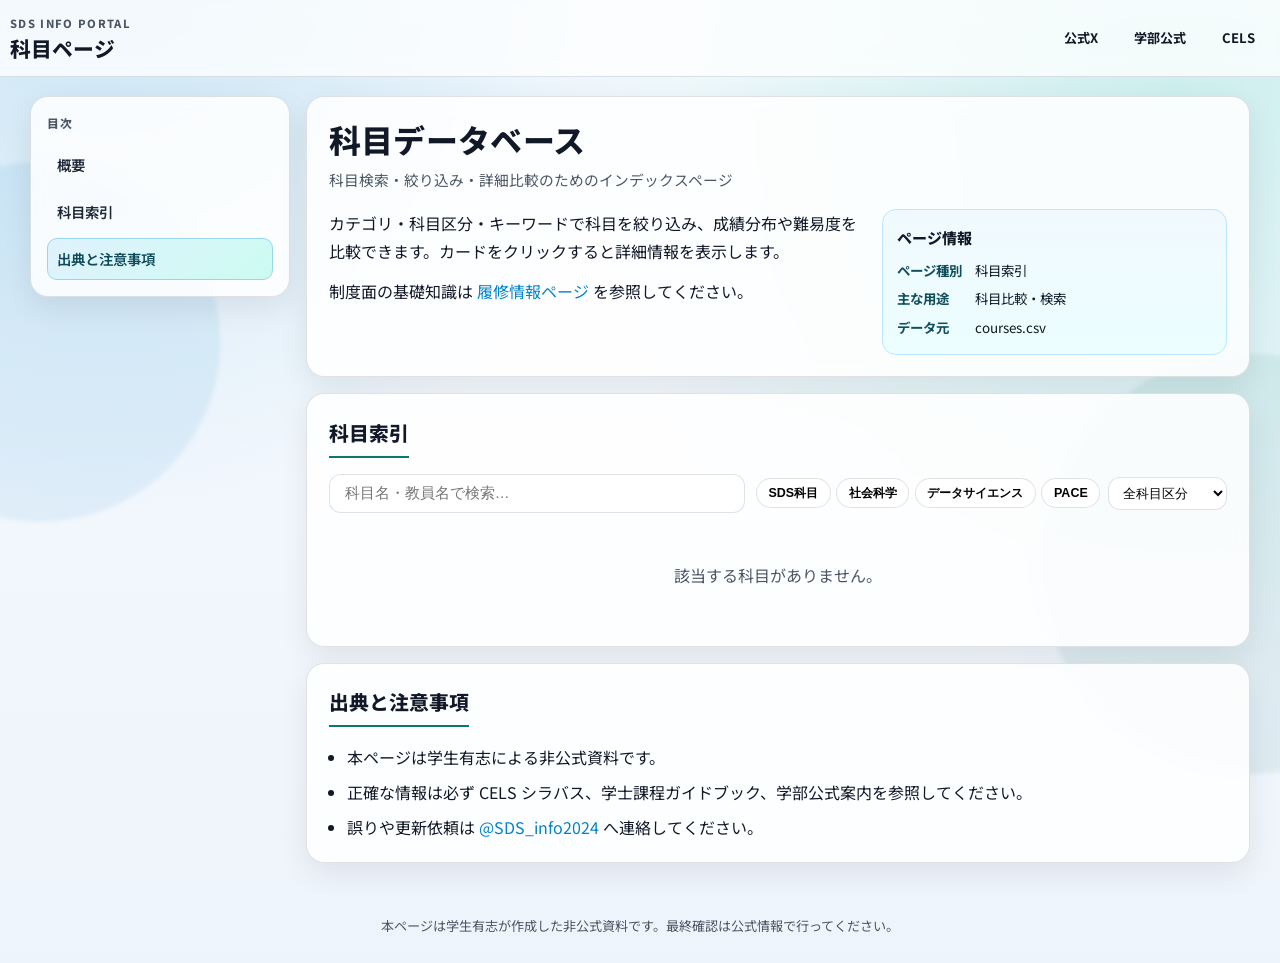
==== docs/courses.html @ 5446c239 "Reorganize docs into portal pages and update navigation" ====
<!DOCTYPE html>
<html lang="ja">
<head>
  <meta charset="UTF-8">
  <meta name="viewport" content="width=device-width, initial-scale=1.0">
  <title>科目ページ | SDS情報ポータル</title>
  <link rel="preconnect" href="https://fonts.googleapis.com">
  <link rel="preconnect" href="https://fonts.gstatic.com" crossorigin>
  <link href="https://fonts.googleapis.com/css2?family=Noto+Sans+JP:wght@400;500;700;800&display=swap" rel="stylesheet">
  <link rel="stylesheet" href="style.css">
</head>
<body>
  <header class="topbar">
    <div class="container topbar-inner">
      <div class="brand-block">
        <p class="brand-kicker">SDS INFO PORTAL</p>
        <p class="brand-title">科目ページ</p>
      </div>
      <nav class="topbar-menu">
        <a class="topnav-link" href="https://x.com/SDS_info2024" target="_blank" rel="noopener noreferrer">公式X</a>
        <a class="topnav-link" href="https://www.sds.hit-u.ac.jp/" target="_blank" rel="noopener noreferrer">学部公式</a>
        <a class="topnav-link" href="https://cels.hit-u.ac.jp/" target="_blank" rel="noopener noreferrer">CELS</a>
      </nav>
    </div>
  </header>

  <div class="container wiki-layout">
    <aside class="wiki-sidebar">
      <p class="sidebar-title">目次</p>
      <nav class="sidebar-nav">
        <a href="#overview" class="nav-link active">概要</a>
        <a href="#courses" class="nav-link">科目索引</a>
        <a href="#sources" class="nav-link">出典と注意事項</a>
      </nav>
    </aside>

    <main class="wiki-main">
      <section id="overview" class="section article-section">
        <div class="article-head">
          <h1 class="article-title">科目データベース</h1>
          <p class="article-sub">科目検索・絞り込み・詳細比較のためのインデックスページ</p>
        </div>
        <div class="intro-grid">
          <div class="intro-text">
            <p>カテゴリ・科目区分・キーワードで科目を絞り込み、成績分布や難易度を比較できます。カードをクリックすると詳細情報を表示します。</p>
            <p>制度面の基礎知識は <a href="rishu.html">履修情報ページ</a> を参照してください。</p>
          </div>
          <aside class="infobox" aria-label="ページ情報">
            <h2 class="infobox-title">ページ情報</h2>
            <dl class="infobox-list">
              <dt>ページ種別</dt>
              <dd>科目索引</dd>
              <dt>主な用途</dt>
              <dd>科目比較・検索</dd>
              <dt>データ元</dt>
              <dd>courses.csv</dd>
            </dl>
          </aside>
        </div>
      </section>

      <section id="courses" class="section article-section">
        <h2 class="section-title">科目索引</h2>

        <div class="filter-bar">
          <input type="text" id="search" class="search-input" placeholder="科目名・教員名で検索…">
          <div class="filter-group">
            <div class="category-filters" id="category-filters"></div>
            <select id="kubun-filter" class="filter-select">
              <option value="">全科目区分</option>
              <option value="学部導入科目">学部導入科目</option>
              <option value="学部基礎科目">学部基礎科目</option>
              <option value="学部発展科目">学部発展科目</option>
              <option value="ゼミ関連">ゼミ関連</option>
              <option value="全学共通科目">全学共通科目</option>
            </select>
          </div>
        </div>

        <p class="result-count" id="result-count"></p>

        <div class="card-grid" id="card-grid">
          <p class="loading">読み込み中…</p>
        </div>
      </section>

      <section id="sources" class="section article-section">
        <h2 class="section-title">出典と注意事項</h2>
        <ul class="source-list">
          <li>本ページは学生有志による非公式資料です。</li>
          <li>正確な情報は必ず CELS シラバス、学士課程ガイドブック、学部公式案内を参照してください。</li>
          <li>誤りや更新依頼は <a href="https://x.com/SDS_info2024" target="_blank" rel="noopener noreferrer">@SDS_info2024</a> へ連絡してください。</li>
        </ul>
      </section>
    </main>
  </div>

  <div class="modal-overlay" id="modal-overlay">
    <div class="modal" id="modal" role="dialog" aria-modal="true" aria-label="科目詳細">
      <button class="modal-close" id="modal-close" aria-label="閉じる">&times;</button>
      <div class="modal-body" id="modal-body"></div>
    </div>
  </div>

  <footer class="footer">
    <div class="container">
      <p>本ページは学生有志が作成した非公式資料です。最終確認は公式情報で行ってください。</p>
    </div>
  </footer>

  <script src="app.js"></script>
</body>
</html>
---- docs/style.css ----
:root {
  --bg: #f4f7fb;
  --bg-soft: #eef3fa;
  --surface: rgba(255, 255, 255, 0.86);
  --surface-strong: #ffffff;
  --text: #111827;
  --text-muted: #4b5563;
  --border: rgba(15, 23, 42, 0.12);
  --border-strong: rgba(15, 23, 42, 0.2);

  --primary: #0f766e;
  --primary-strong: #115e59;
  --accent: #0284c7;
  --accent-soft: #e0f2fe;

  --cat-sds: #0f766e;
  --cat-social: #0369a1;
  --cat-ds: #1d4ed8;
  --cat-pace: #be185d;

  --kubun-intro: #15803d;
  --kubun-basic: #0f766e;
  --kubun-advanced: #b45309;
  --kubun-seminar: #7c3aed;
  --kubun-common: #6b7280;

  --grade-aplus: #1d4ed8;
  --grade-a: #059669;
  --grade-b: #ca8a04;
  --grade-c: #ea580c;
  --grade-f: #dc2626;

  --radius-sm: 12px;
  --radius: 18px;
  --shadow: 0 10px 30px rgba(2, 6, 23, 0.08);
  --shadow-lg: 0 28px 60px rgba(2, 6, 23, 0.16);
}

*, *::before, *::after {
  box-sizing: border-box;
  margin: 0;
  padding: 0;
}

html {
  scroll-behavior: smooth;
}

body {
  font-family: "Noto Sans JP", "Hiragino Sans", sans-serif;
  color: var(--text);
  line-height: 1.75;
  min-height: 100vh;
  background:
    radial-gradient(circle at 8% -8%, rgba(2, 132, 199, 0.2), transparent 38%),
    radial-gradient(circle at 92% 8%, rgba(20, 184, 166, 0.18), transparent 42%),
    linear-gradient(180deg, #f7fbff 0%, #eef4fb 100%);
  -webkit-font-smoothing: antialiased;
}

body::before,
body::after {
  content: "";
  position: fixed;
  z-index: -1;
  border-radius: 999px;
  pointer-events: none;
}

body::before {
  width: 360px;
  height: 360px;
  left: -140px;
  top: 18%;
  background: rgba(2, 132, 199, 0.08);
  filter: blur(2px);
}

body::after {
  width: 420px;
  height: 420px;
  right: -180px;
  bottom: 14%;
  background: rgba(15, 118, 110, 0.08);
  filter: blur(2px);
}

a {
  color: var(--accent);
  text-decoration: none;
}

a:hover {
  text-decoration: underline;
}

.container {
  max-width: 1260px;
  margin: 0 auto;
  padding: 0 1.25rem;
}

.topbar {
  position: sticky;
  top: 0;
  z-index: 30;
  border-bottom: 1px solid var(--border);
  backdrop-filter: blur(10px);
  background: rgba(255, 255, 255, 0.75);
}

.topbar-inner {
  display: flex;
  justify-content: space-between;
  align-items: center;
  gap: 1rem;
  padding: 0.9rem 0;
}

.brand-kicker {
  letter-spacing: 0.12em;
  font-size: 0.7rem;
  font-weight: 800;
  color: var(--text-muted);
}

.brand-title {
  font-size: clamp(1rem, 2vw, 1.3rem);
  font-weight: 800;
  line-height: 1.35;
}

.brand-link {
  border: 1px solid var(--border-strong);
  border-radius: 999px;
  padding: 0.5rem 0.9rem;
  background: var(--surface);
  font-size: 0.83rem;
  font-weight: 700;
  color: var(--primary-strong);
}

.topbar-menu {
  display: flex;
  flex-wrap: wrap;
  gap: 0.45rem;
}

.topnav-link {
  border: 1px solid transparent;
  border-radius: 999px;
  padding: 0.46rem 0.85rem;
  font-size: 0.82rem;
  font-weight: 700;
  color: var(--text);
  transition: background-color 0.18s, border-color 0.18s, color 0.18s;
}

.topnav-link:hover {
  text-decoration: none;
  background: #eff6ff;
  border-color: #bfdbfe;
}

.topnav-link.active {
  background: linear-gradient(135deg, #e0f2fe 0%, #ccfbf1 100%);
  border-color: #99d6ec;
  color: #0f4b58;
}

.portal-main {
  display: grid;
  gap: 1rem;
  padding-top: 1.15rem;
  padding-bottom: 2rem;
}

.portal-hero {
  position: relative;
  overflow: hidden;
}

.portal-hero::after {
  content: "";
  position: absolute;
  width: 280px;
  height: 280px;
  right: -110px;
  top: -90px;
  border-radius: 50%;
  background: radial-gradient(circle, rgba(2, 132, 199, 0.2), transparent 62%);
  pointer-events: none;
}

.hero-kicker {
  font-size: 0.72rem;
  letter-spacing: 0.12em;
  font-weight: 800;
  color: var(--text-muted);
  margin-bottom: 0.5rem;
}

.portal-title {
  font-size: clamp(1.45rem, 3.2vw, 2.1rem);
  line-height: 1.35;
  font-weight: 800;
  margin-bottom: 0.5rem;
}

.portal-sub {
  max-width: 72ch;
  color: var(--text-muted);
}

.portal-meta {
  margin-top: 0.8rem;
  display: flex;
  flex-wrap: wrap;
  gap: 0.45rem;
}

.meta-chip {
  display: inline-flex;
  align-items: center;
  gap: 0.3rem;
  border: 1px solid #bae6fd;
  border-radius: 999px;
  padding: 0.32rem 0.68rem;
  background: #f0f9ff;
  color: #0f4b58;
  font-size: 0.75rem;
  font-weight: 700;
}

.directory-section {
  display: grid;
  gap: 0.9rem;
}

.directory-head {
  display: flex;
  justify-content: space-between;
  align-items: end;
  gap: 1rem;
  flex-wrap: wrap;
}

.directory-title {
  font-size: 1.15rem;
  line-height: 1.35;
  font-weight: 800;
}

.directory-caption {
  color: var(--text-muted);
  font-size: 0.86rem;
}

.directory-grid {
  display: grid;
  grid-template-columns: repeat(auto-fill, minmax(280px, 1fr));
  gap: 0.85rem;
}

.directory-card {
  border: 1px solid var(--border);
  border-radius: var(--radius);
  background: var(--surface);
  box-shadow: var(--shadow);
  padding: 1rem;
  display: grid;
  gap: 0.45rem;
  min-height: 190px;
}

.directory-card-linkbox {
  color: inherit;
  text-decoration: none;
  transition: transform 0.16s, box-shadow 0.16s, border-color 0.16s;
}

.directory-card-linkbox:hover {
  text-decoration: none;
  transform: translateY(-2px);
  border-color: #93c5fd;
  box-shadow: var(--shadow-lg);
}

.directory-card.disabled {
  background: linear-gradient(180deg, #fbfdff 0%, #f8fafc 100%);
}

.directory-label {
  color: var(--text-muted);
  font-size: 0.74rem;
  font-weight: 800;
  letter-spacing: 0.08em;
}

.directory-card h3 {
  font-size: 1.04rem;
  line-height: 1.35;
}

.directory-card p {
  color: var(--text-muted);
  font-size: 0.88rem;
}

.card-footer {
  margin-top: auto;
  display: flex;
  justify-content: space-between;
  align-items: center;
  gap: 0.6rem;
}

.status-badge {
  display: inline-flex;
  align-items: center;
  border-radius: 999px;
  padding: 0.22rem 0.62rem;
  font-size: 0.72rem;
  font-weight: 700;
}

.status-badge.live {
  color: #065f46;
  background: #d1fae5;
  border: 1px solid #a7f3d0;
}

.status-badge.soon {
  color: #92400e;
  background: #ffedd5;
  border: 1px solid #fed7aa;
}

.portal-card-link {
  justify-self: start;
  border: 1px solid #99d6ec;
  border-radius: 999px;
  padding: 0.42rem 0.78rem;
  font-size: 0.82rem;
  font-weight: 700;
  color: #0f4b58;
  background: #ecfeff;
}

.portal-card-link:hover {
  text-decoration: none;
  background: #e0f2fe;
}

.portal-note p {
  color: var(--text-muted);
  font-size: 0.9rem;
  margin-top: 0.45rem;
}

.wiki-layout {
  display: grid;
  grid-template-columns: 260px 1fr;
  gap: 1rem;
  padding-top: 1.15rem;
  padding-bottom: 2rem;
}

.wiki-sidebar {
  position: sticky;
  top: 4.9rem;
  align-self: start;
  border-radius: var(--radius);
  border: 1px solid var(--border);
  background: var(--surface);
  backdrop-filter: blur(8px);
  box-shadow: var(--shadow);
  padding: 1rem;
  animation: slide-up 0.5s ease-out both;
}

.sidebar-title {
  color: var(--text-muted);
  font-size: 0.74rem;
  letter-spacing: 0.11em;
  font-weight: 800;
  margin-bottom: 0.65rem;
}

.sidebar-nav {
  display: flex;
  flex-direction: column;
  gap: 0.34rem;
}

.nav-link {
  font-size: 0.9rem;
  color: #1f2937;
  border-radius: 10px;
  border: 1px solid transparent;
  padding: 0.45rem 0.58rem;
  font-weight: 600;
  transition: background-color 0.18s, border-color 0.18s, color 0.18s;
}

.nav-link:hover {
  text-decoration: none;
  background: #eff6ff;
  border-color: #bfdbfe;
}

.nav-link.active {
  background: linear-gradient(135deg, #e0f2fe 0%, #ccfbf1 100%);
  border-color: #99d6ec;
  color: #0f4b58;
}

.wiki-main {
  display: grid;
  gap: 1rem;
}

.section {
  scroll-margin-top: 6rem;
}

.article-section {
  border: 1px solid var(--border);
  border-radius: var(--radius);
  background: var(--surface);
  backdrop-filter: blur(8px);
  box-shadow: var(--shadow);
  padding: 1.35rem;
  animation: slide-up 0.6s ease-out both;
}

.article-head {
  margin-bottom: 1rem;
}

.article-title {
  font-size: clamp(1.38rem, 3.2vw, 2rem);
  line-height: 1.35;
  font-weight: 800;
  letter-spacing: 0.01em;
  margin-bottom: 0.36rem;
}

.article-sub {
  color: var(--text-muted);
  font-size: 0.92rem;
}

.intro-grid {
  display: grid;
  grid-template-columns: 1.4fr 0.9fr;
  gap: 1rem;
}

.intro-text p + p {
  margin-top: 0.72rem;
}

.infobox {
  border: 1px solid #bae6fd;
  border-radius: 14px;
  padding: 0.9rem;
  background: linear-gradient(180deg, #f0f9ff 0%, #ecfeff 100%);
}

.infobox-title {
  font-size: 0.94rem;
  font-weight: 800;
  margin-bottom: 0.52rem;
}

.infobox-list {
  display: grid;
  grid-template-columns: auto 1fr;
  gap: 0.3rem 0.8rem;
  font-size: 0.84rem;
}

.infobox-list dt {
  color: #0f4f5b;
  font-weight: 700;
}

.section-title {
  display: inline-block;
  margin-bottom: 1rem;
  font-size: 1.24rem;
  font-weight: 800;
  padding-bottom: 0.32rem;
  border-bottom: 2px solid var(--primary);
}

.filter-bar {
  display: flex;
  flex-wrap: wrap;
  gap: 0.7rem;
  align-items: center;
  margin-bottom: 0.82rem;
}

.search-input {
  flex: 1 1 280px;
  border: 1px solid var(--border);
  border-radius: var(--radius-sm);
  padding: 0.66rem 0.95rem;
  font-size: 0.92rem;
  background: var(--surface-strong);
}

.search-input:focus,
.filter-select:focus {
  outline: none;
  border-color: #7dd3fc;
  box-shadow: 0 0 0 4px rgba(2, 132, 199, 0.14);
}

.filter-group {
  display: flex;
  flex-wrap: wrap;
  gap: 0.5rem;
  align-items: center;
}

.category-filters {
  display: flex;
  flex-wrap: wrap;
  gap: 0.35rem;
}

.cat-btn {
  border: 1px solid var(--border);
  border-radius: 999px;
  background: #fff;
  font-size: 0.78rem;
  font-weight: 700;
  padding: 0.35rem 0.72rem;
  cursor: pointer;
  transition: transform 0.16s, border-color 0.16s, background-color 0.16s;
}

.cat-btn:hover {
  transform: translateY(-1px);
  border-color: #93c5fd;
  background: #f8fbff;
}

.cat-btn.active {
  color: #fff;
  border-color: transparent;
}

.cat-btn[data-cat="sds"].active { background: var(--cat-sds); }
.cat-btn[data-cat="social"].active { background: var(--cat-social); }
.cat-btn[data-cat="ds"].active { background: var(--cat-ds); }
.cat-btn[data-cat="pace"].active { background: var(--cat-pace); }

.filter-select {
  border: 1px solid var(--border);
  border-radius: var(--radius-sm);
  padding: 0.44rem 0.6rem;
  font-size: 0.82rem;
  background: #fff;
}

.result-count {
  color: var(--text-muted);
  font-size: 0.85rem;
  margin-bottom: 0.8rem;
}

.card-grid {
  display: grid;
  grid-template-columns: repeat(auto-fill, minmax(300px, 1fr));
  gap: 0.9rem;
}

.loading {
  grid-column: 1 / -1;
  text-align: center;
  color: var(--text-muted);
  padding: 2.2rem 0;
}

.card {
  display: flex;
  flex-direction: column;
  gap: 0.2rem;
  border: 1px solid var(--border);
  border-radius: var(--radius-sm);
  background: linear-gradient(160deg, #ffffff 0%, #f8fbff 100%);
  box-shadow: 0 6px 18px rgba(2, 6, 23, 0.06);
  padding: 1rem;
  cursor: pointer;
  transition: transform 0.18s ease, box-shadow 0.18s ease, border-color 0.18s ease;
  animation: slide-up 0.45s ease-out both;
  animation-delay: var(--stagger, 0s);
}

.card:hover {
  transform: translateY(-3px);
  border-color: #93c5fd;
  box-shadow: var(--shadow-lg);
}

.card-badges {
  display: flex;
  flex-wrap: wrap;
  gap: 0.36rem;
  margin-bottom: 0.18rem;
}

.card-cat {
  display: inline-block;
  color: #fff;
  font-size: 0.7rem;
  font-weight: 700;
  padding: 0.16rem 0.55rem;
  border-radius: 999px;
}

.card-cat.cat-sds { background: var(--cat-sds); }
.card-cat.cat-social { background: var(--cat-social); }
.card-cat.cat-ds { background: var(--cat-ds); }
.card-cat.cat-pace { background: var(--cat-pace); }

.card-kubun,
.modal-kubun {
  display: inline-block;
  font-size: 0.7rem;
  font-weight: 700;
  border-radius: 999px;
  padding: 0.14rem 0.55rem;
  border: 1.5px solid;
  background: rgba(255, 255, 255, 0.45);
}

.modal-kubun {
  font-size: 0.74rem;
  margin-bottom: 0.45rem;
}

.kubun-intro { color: var(--kubun-intro); border-color: var(--kubun-intro); }
.kubun-basic { color: var(--kubun-basic); border-color: var(--kubun-basic); }
.kubun-advanced { color: var(--kubun-advanced); border-color: var(--kubun-advanced); }
.kubun-seminar { color: var(--kubun-seminar); border-color: var(--kubun-seminar); }
.kubun-common { color: var(--kubun-common); border-color: var(--kubun-common); }

.card-name {
  font-size: 1rem;
  font-weight: 800;
  line-height: 1.45;
}

.card-meta {
  font-size: 0.82rem;
  color: var(--text-muted);
}

.card-difficulty {
  display: flex;
  flex-wrap: wrap;
  gap: 0.65rem;
  margin-top: 0.45rem;
  font-size: 0.76rem;
  color: var(--text-muted);
}

.difficulty-label {
  margin-right: 0.2rem;
}

.dot {
  display: inline-block;
  width: 8px;
  height: 8px;
  border-radius: 50%;
  margin-right: 2px;
}

.dot.filled {
  background: var(--accent);
}

.dot.empty {
  background: rgba(0, 0, 0, 0.15);
}

.card-grade-mini {
  display: flex;
  overflow: hidden;
  border-radius: 999px;
  height: 5px;
  margin-top: auto;
  padding-top: 0.5rem;
}

.card-grade-mini > span {
  height: 5px;
}

.modal-overlay {
  position: fixed;
  inset: 0;
  z-index: 1000;
  display: flex;
  align-items: center;
  justify-content: center;
  background: rgba(2, 6, 23, 0.5);
  opacity: 0;
  pointer-events: none;
  transition: opacity 0.24s;
}

.modal-overlay.open {
  opacity: 1;
  pointer-events: auto;
}

.modal {
  position: relative;
  width: min(92vw, 690px);
  max-height: 86vh;
  overflow-y: auto;
  border: 1px solid var(--border);
  border-radius: var(--radius);
  background: #ffffff;
  box-shadow: var(--shadow-lg);
  padding: 1.8rem;
  transform: translateY(16px);
  transition: transform 0.24s;
}

.modal-overlay.open .modal {
  transform: translateY(0);
}

.modal-close {
  position: absolute;
  top: 0.75rem;
  right: 1rem;
  border: none;
  background: transparent;
  color: var(--text-muted);
  font-size: 1.8rem;
  cursor: pointer;
  line-height: 1;
}

.modal-close:hover {
  color: var(--text);
}

.modal-cat {
  display: inline-block;
  color: #fff;
  border-radius: 999px;
  padding: 0.2rem 0.62rem;
  font-size: 0.75rem;
  font-weight: 700;
  margin-bottom: 0.42rem;
}

.modal-name {
  font-size: 1.35rem;
  line-height: 1.35;
  font-weight: 800;
  margin-bottom: 0.75rem;
}

.modal-info {
  display: grid;
  grid-template-columns: auto 1fr;
  gap: 0.3rem 0.95rem;
  margin-bottom: 1rem;
  font-size: 0.9rem;
}

.modal-info dt {
  white-space: nowrap;
  color: var(--text-muted);
  font-weight: 600;
}

.modal-desc {
  padding: 0.88rem 0.95rem;
  border: 1px solid var(--border);
  border-radius: 10px;
  background: #f8fbff;
  margin-bottom: 0.95rem;
  font-size: 0.9rem;
}

.grade-section-title {
  font-size: 0.88rem;
  font-weight: 700;
  margin-bottom: 0.45rem;
}

.grade-bar {
  display: flex;
  height: 32px;
  border-radius: 6px;
  overflow: hidden;
  margin-bottom: 0.45rem;
}

.grade-segment {
  display: flex;
  align-items: center;
  justify-content: center;
  color: #fff;
  font-size: 0.68rem;
  font-weight: 700;
  min-width: 0;
}

.grade-segment.g-aplus { background: var(--grade-aplus); }
.grade-segment.g-a { background: var(--grade-a); }
.grade-segment.g-b { background: var(--grade-b); }
.grade-segment.g-c { background: var(--grade-c); }
.grade-segment.g-f { background: var(--grade-f); }

.grade-legend {
  display: flex;
  flex-wrap: wrap;
  gap: 0.55rem;
  font-size: 0.77rem;
}

.grade-legend-item {
  display: inline-flex;
  align-items: center;
  gap: 0.3rem;
}

.grade-legend-dot {
  width: 10px;
  height: 10px;
  border-radius: 3px;
}

.no-grade-data {
  color: var(--text-muted);
  font-size: 0.85rem;
}

.section-guide {
  background: var(--surface);
}

.guide-content {
  max-width: 76ch;
  font-size: 0.95rem;
}

.guide-content h1 {
  font-size: 1.32rem;
  margin: 1.75rem 0 0.7rem;
}

.guide-content h2 {
  font-size: 1.14rem;
  margin: 1.52rem 0 0.55rem;
  border-bottom: 1px solid var(--border);
  padding-bottom: 0.28rem;
}

.guide-content h3 {
  font-size: 1rem;
  margin: 1.3rem 0 0.45rem;
}

.guide-content p {
  margin-bottom: 0.78rem;
}

.guide-content ul {
  margin: 0.45rem 0 0.95rem 1.35rem;
}

.guide-content li {
  margin-bottom: 0.3rem;
}

.guide-content blockquote {
  border-left: 3px solid var(--primary);
  border-radius: 0 8px 8px 0;
  background: #f0fdfa;
  padding: 0.5rem 0.9rem;
  margin: 0.8rem 0;
}

.guide-content hr {
  border: none;
  border-top: 1px solid var(--border);
  margin: 1.35rem 0;
}

.guide-content table {
  width: 100%;
  border-collapse: collapse;
  margin: 0.9rem 0;
  font-size: 0.84rem;
}

.guide-content th,
.guide-content td {
  border: 1px solid var(--border);
  padding: 0.4rem 0.55rem;
  text-align: left;
}

.guide-content th {
  background: #f0f9ff;
}

.source-list {
  margin-left: 1.15rem;
  display: grid;
  gap: 0.42rem;
}

.footer {
  text-align: center;
  color: var(--text-muted);
  font-size: 0.82rem;
  padding: 1.2rem 0 1.6rem;
}

@keyframes slide-up {
  from {
    opacity: 0;
    transform: translateY(10px);
  }
  to {
    opacity: 1;
    transform: translateY(0);
  }
}

@media (max-width: 980px) {
  .wiki-layout {
    grid-template-columns: 1fr;
  }

  .wiki-sidebar {
    position: static;
  }

  .sidebar-nav {
    flex-direction: row;
    flex-wrap: wrap;
  }

  .intro-grid {
    grid-template-columns: 1fr;
  }
}

@media (max-width: 720px) {
  .topbar-inner {
    flex-direction: column;
    align-items: flex-start;
  }

  .topbar-menu {
    width: 100%;
  }

  .directory-head {
    align-items: flex-start;
  }

  .article-section {
    padding: 1.05rem;
  }

  .filter-bar {
    flex-direction: column;
    align-items: stretch;
  }

  .card-grid {
    grid-template-columns: 1fr;
  }

  .modal {
    padding: 1.2rem;
  }
}
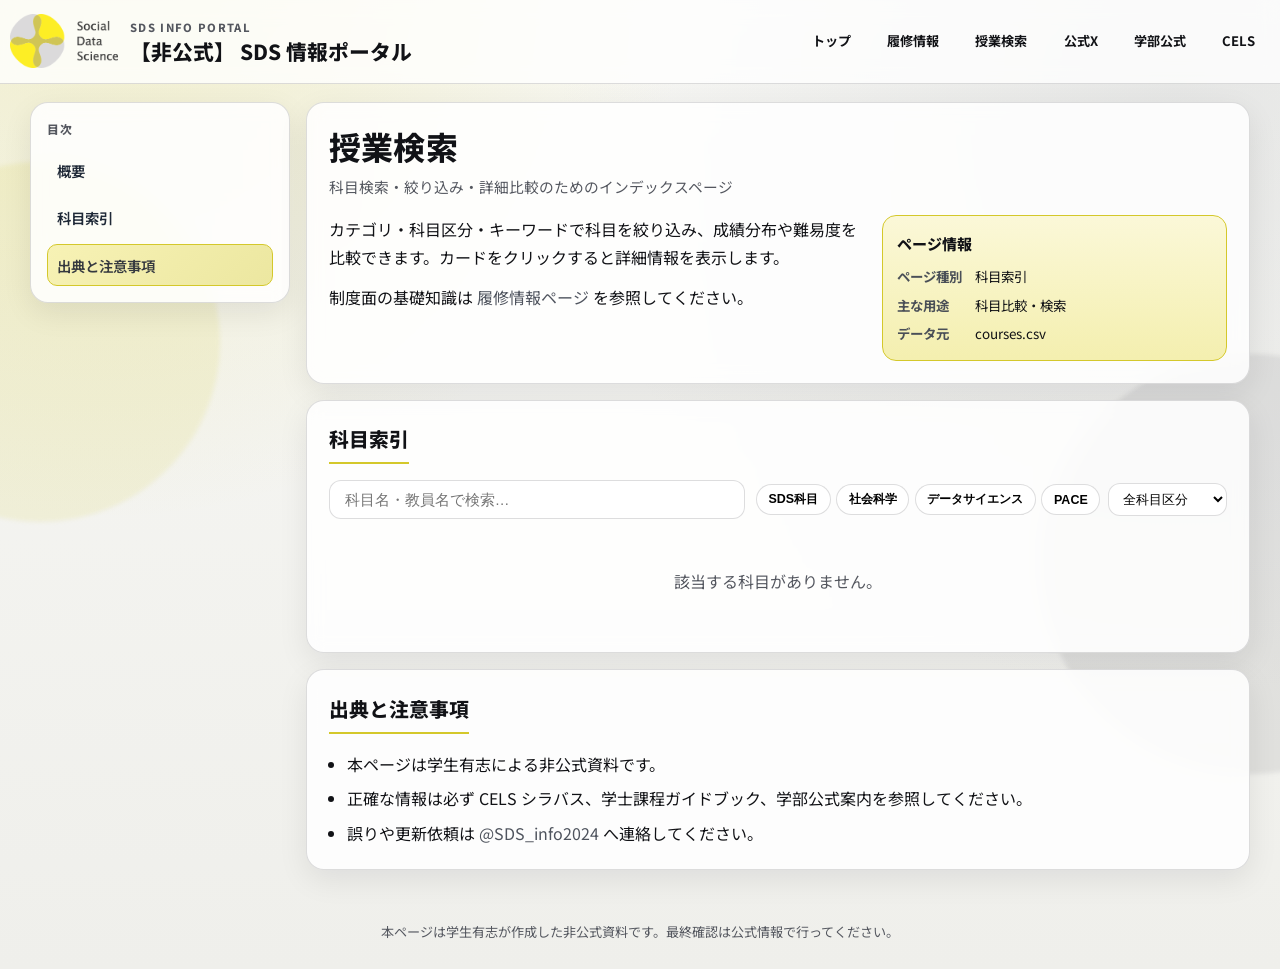
==== commit 3fdff823: "Update header navigation and refine logo-based theme" ====
--- a/docs/courses.html
+++ b/docs/courses.html
@@ -12,11 +12,17 @@
 <body>
   <header class="topbar">
     <div class="container topbar-inner">
-      <div class="brand-block">
-        <p class="brand-kicker">SDS INFO PORTAL</p>
-        <p class="brand-title">科目ページ</p>
-      </div>
+      <a class="brand-home" href="index.html">
+        <img class="site-logo" src="images/logo-sds.png" alt="SDSロゴ">
+        <div class="brand-block">
+          <p class="brand-kicker">SDS INFO PORTAL</p>
+          <p class="brand-title">【非公式】 SDS 情報ポータル</p>
+        </div>
+      </a>
       <nav class="topbar-menu">
+        <a class="topnav-link" href="index.html">トップ</a>
+        <a class="topnav-link" href="rishu.html">履修情報</a>
+        <a class="topnav-link" href="courses.html">授業検索</a>
         <a class="topnav-link" href="https://x.com/SDS_info2024" target="_blank" rel="noopener noreferrer">公式X</a>
         <a class="topnav-link" href="https://www.sds.hit-u.ac.jp/" target="_blank" rel="noopener noreferrer">学部公式</a>
         <a class="topnav-link" href="https://cels.hit-u.ac.jp/" target="_blank" rel="noopener noreferrer">CELS</a>
@@ -37,7 +43,7 @@
     <main class="wiki-main">
       <section id="overview" class="section article-section">
         <div class="article-head">
-          <h1 class="article-title">科目データベース</h1>
+          <h1 class="article-title">授業検索</h1>
           <p class="article-sub">科目検索・絞り込み・詳細比較のためのインデックスページ</p>
         </div>
         <div class="intro-grid">
--- a/docs/style.css
+++ b/docs/style.css
@@ -1,22 +1,22 @@
 :root {
-  --bg: #f4f7fb;
-  --bg-soft: #eef3fa;
+  --bg: #f4f4f1;
+  --bg-soft: #ecece8;
   --surface: rgba(255, 255, 255, 0.86);
   --surface-strong: #ffffff;
-  --text: #111827;
-  --text-muted: #4b5563;
-  --border: rgba(15, 23, 42, 0.12);
-  --border-strong: rgba(15, 23, 42, 0.2);
-
-  --primary: #0f766e;
-  --primary-strong: #115e59;
-  --accent: #0284c7;
-  --accent-soft: #e0f2fe;
-
-  --cat-sds: #0f766e;
-  --cat-social: #0369a1;
-  --cat-ds: #1d4ed8;
-  --cat-pace: #be185d;
+  --text: #111216;
+  --text-muted: #54575f;
+  --border: rgba(17, 18, 22, 0.14);
+  --border-strong: rgba(17, 18, 22, 0.24);
+
+  --primary: #d4c82b;
+  --primary-strong: #9e951a;
+  --accent: #4f545e;
+  --accent-soft: #f4efaf;
+
+  --cat-sds: #d4c82b;
+  --cat-social: #9ea1a8;
+  --cat-ds: #4f545e;
+  --cat-pace: #3b3f46;
 
   --kubun-intro: #15803d;
   --kubun-basic: #0f766e;
@@ -32,8 +32,8 @@
 
   --radius-sm: 12px;
   --radius: 18px;
-  --shadow: 0 10px 30px rgba(2, 6, 23, 0.08);
-  --shadow-lg: 0 28px 60px rgba(2, 6, 23, 0.16);
+  --shadow: 0 10px 30px rgba(17, 18, 22, 0.08);
+  --shadow-lg: 0 28px 60px rgba(17, 18, 22, 0.16);
 }
 
 *, *::before, *::after {
@@ -52,9 +52,9 @@
   line-height: 1.75;
   min-height: 100vh;
   background:
-    radial-gradient(circle at 8% -8%, rgba(2, 132, 199, 0.2), transparent 38%),
-    radial-gradient(circle at 92% 8%, rgba(20, 184, 166, 0.18), transparent 42%),
-    linear-gradient(180deg, #f7fbff 0%, #eef4fb 100%);
+    radial-gradient(circle at 8% -8%, rgba(212, 200, 43, 0.22), transparent 38%),
+    radial-gradient(circle at 92% 8%, rgba(158, 161, 168, 0.2), transparent 42%),
+    linear-gradient(180deg, #f8f8f5 0%, #efefeb 100%);
   -webkit-font-smoothing: antialiased;
 }
 
@@ -72,7 +72,7 @@
   height: 360px;
   left: -140px;
   top: 18%;
-  background: rgba(2, 132, 199, 0.08);
+  background: rgba(212, 200, 43, 0.12);
   filter: blur(2px);
 }
 
@@ -81,7 +81,7 @@
   height: 420px;
   right: -180px;
   bottom: 14%;
-  background: rgba(15, 118, 110, 0.08);
+  background: rgba(79, 84, 94, 0.1);
   filter: blur(2px);
 }
 
@@ -106,7 +106,7 @@
   z-index: 30;
   border-bottom: 1px solid var(--border);
   backdrop-filter: blur(10px);
-  background: rgba(255, 255, 255, 0.75);
+  background: rgba(255, 255, 255, 0.78);
 }
 
 .topbar-inner {
@@ -115,6 +115,23 @@
   align-items: center;
   gap: 1rem;
   padding: 0.9rem 0;
+}
+
+.brand-home {
+  display: inline-flex;
+  align-items: center;
+  gap: 0.75rem;
+  color: inherit;
+}
+
+.brand-home:hover {
+  text-decoration: none;
+}
+
+.site-logo {
+  height: 54px;
+  width: auto;
+  display: block;
 }
 
 .brand-kicker {
@@ -158,14 +175,14 @@
 
 .topnav-link:hover {
   text-decoration: none;
-  background: #eff6ff;
-  border-color: #bfdbfe;
+  background: #f3f0cb;
+  border-color: #d4c82b;
 }
 
 .topnav-link.active {
-  background: linear-gradient(135deg, #e0f2fe 0%, #ccfbf1 100%);
-  border-color: #99d6ec;
-  color: #0f4b58;
+  background: linear-gradient(135deg, #f7f2b5 0%, #ece7a0 100%);
+  border-color: #d4c82b;
+  color: #35393f;
 }
 
 .portal-main {
@@ -188,7 +205,7 @@
   right: -110px;
   top: -90px;
   border-radius: 50%;
-  background: radial-gradient(circle, rgba(2, 132, 199, 0.2), transparent 62%);
+  background: radial-gradient(circle, rgba(212, 200, 43, 0.22), transparent 62%);
   pointer-events: none;
 }
 
@@ -223,11 +240,11 @@
   display: inline-flex;
   align-items: center;
   gap: 0.3rem;
-  border: 1px solid #bae6fd;
+  border: 1px solid #d4c82b;
   border-radius: 999px;
   padding: 0.32rem 0.68rem;
-  background: #f0f9ff;
-  color: #0f4b58;
+  background: #f7f2b5;
+  color: #3b3f46;
   font-size: 0.75rem;
   font-weight: 700;
 }
@@ -282,7 +299,7 @@
 .directory-card-linkbox:hover {
   text-decoration: none;
   transform: translateY(-2px);
-  border-color: #93c5fd;
+  border-color: #d4c82b;
   box-shadow: var(--shadow-lg);
 }
 
@@ -325,9 +342,9 @@
 }
 
 .status-badge.live {
-  color: #065f46;
-  background: #d1fae5;
-  border: 1px solid #a7f3d0;
+  color: #3e4407;
+  background: #f4efaf;
+  border: 1px solid #d4c82b;
 }
 
 .status-badge.soon {
@@ -338,18 +355,18 @@
 
 .portal-card-link {
   justify-self: start;
-  border: 1px solid #99d6ec;
+  border: 1px solid #d4c82b;
   border-radius: 999px;
   padding: 0.42rem 0.78rem;
   font-size: 0.82rem;
   font-weight: 700;
-  color: #0f4b58;
-  background: #ecfeff;
+  color: #3b3f46;
+  background: #f7f2b5;
 }
 
 .portal-card-link:hover {
   text-decoration: none;
-  background: #e0f2fe;
+  background: #f0e97d;
 }
 
 .portal-note p {
@@ -405,14 +422,14 @@
 
 .nav-link:hover {
   text-decoration: none;
-  background: #eff6ff;
-  border-color: #bfdbfe;
+  background: #f7f2b5;
+  border-color: #d4c82b;
 }
 
 .nav-link.active {
-  background: linear-gradient(135deg, #e0f2fe 0%, #ccfbf1 100%);
-  border-color: #99d6ec;
-  color: #0f4b58;
+  background: linear-gradient(135deg, #f7f2b5 0%, #ece7a0 100%);
+  border-color: #d4c82b;
+  color: #35393f;
 }
 
 .wiki-main {
@@ -462,10 +479,10 @@
 }
 
 .infobox {
-  border: 1px solid #bae6fd;
+  border: 1px solid #d4c82b;
   border-radius: 14px;
   padding: 0.9rem;
-  background: linear-gradient(180deg, #f0f9ff 0%, #ecfeff 100%);
+  background: linear-gradient(180deg, #fbf8d8 0%, #f4efaf 100%);
 }
 
 .infobox-title {
@@ -482,7 +499,7 @@
 }
 
 .infobox-list dt {
-  color: #0f4f5b;
+  color: #4a4f57;
   font-weight: 700;
 }
 
@@ -515,8 +532,8 @@
 .search-input:focus,
 .filter-select:focus {
   outline: none;
-  border-color: #7dd3fc;
-  box-shadow: 0 0 0 4px rgba(2, 132, 199, 0.14);
+  border-color: #d4c82b;
+  box-shadow: 0 0 0 4px rgba(212, 200, 43, 0.22);
 }
 
 .filter-group {
@@ -545,8 +562,8 @@
 
 .cat-btn:hover {
   transform: translateY(-1px);
-  border-color: #93c5fd;
-  background: #f8fbff;
+  border-color: #d4c82b;
+  background: #f9f6d2;
 }
 
 .cat-btn.active {
@@ -592,7 +609,7 @@
   gap: 0.2rem;
   border: 1px solid var(--border);
   border-radius: var(--radius-sm);
-  background: linear-gradient(160deg, #ffffff 0%, #f8fbff 100%);
+  background: linear-gradient(160deg, #ffffff 0%, #f5f4eb 100%);
   box-shadow: 0 6px 18px rgba(2, 6, 23, 0.06);
   padding: 1rem;
   cursor: pointer;
@@ -603,7 +620,7 @@
 
 .card:hover {
   transform: translateY(-3px);
-  border-color: #93c5fd;
+  border-color: #d4c82b;
   box-shadow: var(--shadow-lg);
 }
 
@@ -790,7 +807,7 @@
   padding: 0.88rem 0.95rem;
   border: 1px solid var(--border);
   border-radius: 10px;
-  background: #f8fbff;
+  background: #f7f7f1;
   margin-bottom: 0.95rem;
   font-size: 0.9rem;
 }
@@ -890,7 +907,7 @@
 .guide-content blockquote {
   border-left: 3px solid var(--primary);
   border-radius: 0 8px 8px 0;
-  background: #f0fdfa;
+  background: #f7f4ce;
   padding: 0.5rem 0.9rem;
   margin: 0.8rem 0;
 }
@@ -916,7 +933,7 @@
 }
 
 .guide-content th {
-  background: #f0f9ff;
+  background: #f7f4ce;
 }
 
 .source-list {
@@ -963,6 +980,10 @@
 }
 
 @media (max-width: 720px) {
+  .site-logo {
+    height: 44px;
+  }
+
   .topbar-inner {
     flex-direction: column;
     align-items: flex-start;
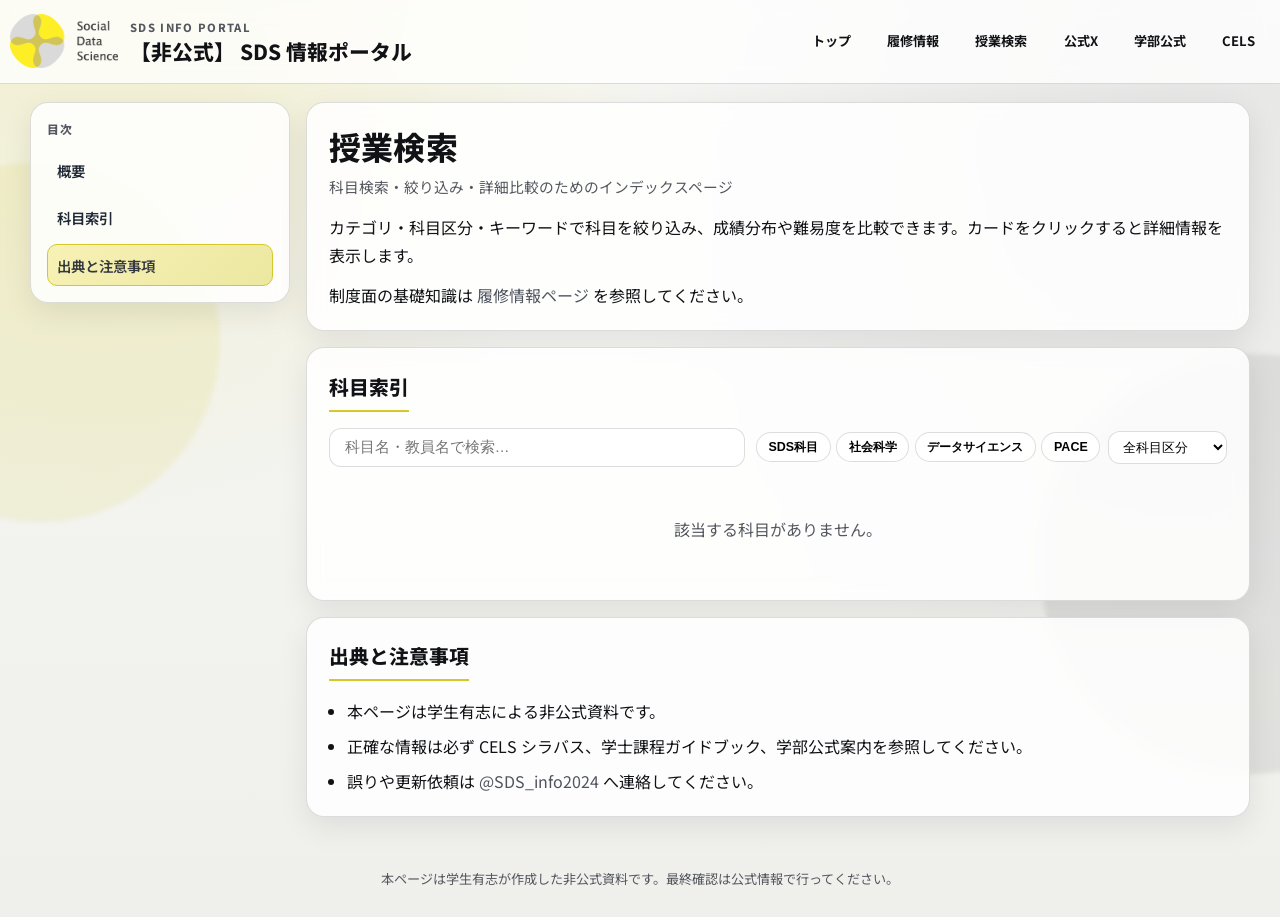
==== commit e38be180: "モバイルでブランドタイトルの「【非公式】」を非表示にして見切れを防止 Co-Authored-By: Claude Opus 4.6 <noreply@anthropic.com>" ====
--- a/docs/courses.html
+++ b/docs/courses.html
@@ -16,9 +16,14 @@
         <img class="site-logo" src="images/logo-sds.png" alt="SDSロゴ">
         <div class="brand-block">
           <p class="brand-kicker">SDS INFO PORTAL</p>
-          <p class="brand-title">【非公式】 SDS 情報ポータル</p>
+          <p class="brand-title"><span class="brand-unofficial">【非公式】 </span>SDS 情報ポータル</p>
         </div>
       </a>
+      <button class="hamburger" type="button" aria-label="メニューを開く" aria-expanded="false">
+        <span class="hamburger-line"></span>
+        <span class="hamburger-line"></span>
+        <span class="hamburger-line"></span>
+      </button>
       <nav class="topbar-menu">
         <a class="topnav-link" href="index.html">トップ</a>
         <a class="topnav-link" href="rishu.html">履修情報</a>
@@ -61,7 +66,7 @@
               <dt>データ元</dt>
               <dd>courses.csv</dd>
             </dl>
-          </aside>
+          </aside> 
         </div>
       </section>
 
--- a/docs/style.css
+++ b/docs/style.css
@@ -13,10 +13,10 @@
   --accent: #4f545e;
   --accent-soft: #f4efaf;
 
-  --cat-sds: #d4c82b;
-  --cat-social: #9ea1a8;
-  --cat-ds: #4f545e;
-  --cat-pace: #3b3f46;
+  --cat-sds: #7654b4;
+  --cat-social: #cd873d;
+  --cat-ds: #3a72bd;
+  --cat-pace: #c44a48;
 
   --kubun-intro: #15803d;
   --kubun-basic: #0f766e;
@@ -111,6 +111,7 @@
 
 .topbar-inner {
   display: flex;
+  flex-wrap: wrap;
   justify-content: space-between;
   align-items: center;
   gap: 1rem;
@@ -122,6 +123,8 @@
   align-items: center;
   gap: 0.75rem;
   color: inherit;
+  flex: 1 1 320px;
+  min-width: 0;
 }
 
 .brand-home:hover {
@@ -157,10 +160,46 @@
   color: var(--primary-strong);
 }
 
+/* ---- Hamburger button ---- */
+.hamburger {
+  display: none;
+  background: none;
+  border: none;
+  cursor: pointer;
+  padding: 0.5rem;
+  flex-direction: column;
+  justify-content: center;
+  gap: 5px;
+}
+
+.hamburger-line {
+  display: block;
+  width: 24px;
+  height: 2.5px;
+  background: var(--text);
+  border-radius: 2px;
+  transition: transform 0.25s, opacity 0.25s;
+}
+
+.hamburger.open .hamburger-line:nth-child(1) {
+  transform: translateY(7px) rotate(45deg);
+}
+
+.hamburger.open .hamburger-line:nth-child(2) {
+  opacity: 0;
+}
+
+.hamburger.open .hamburger-line:nth-child(3) {
+  transform: translateY(-7px) rotate(-45deg);
+}
+
 .topbar-menu {
   display: flex;
   flex-wrap: wrap;
   gap: 0.45rem;
+  justify-content: flex-end;
+  flex: 1 1 560px;
+  min-width: 0;
 }
 
 .topnav-link {
@@ -171,6 +210,7 @@
   font-weight: 700;
   color: var(--text);
   transition: background-color 0.18s, border-color 0.18s, color 0.18s;
+  white-space: nowrap;
 }
 
 .topnav-link:hover {
@@ -452,7 +492,7 @@
 }
 
 .article-head {
-  margin-bottom: 1rem;
+  margin-bottom: 0.85rem;
 }
 
 .article-title {
@@ -470,8 +510,8 @@
 
 .intro-grid {
   display: grid;
-  grid-template-columns: 1.4fr 0.9fr;
-  gap: 1rem;
+  grid-template-columns: 1fr;
+  gap: 0.7rem;
 }
 
 .intro-text p + p {
@@ -479,6 +519,7 @@
 }
 
 .infobox {
+  display: none;
   border: 1px solid #d4c82b;
   border-radius: 14px;
   padding: 0.9rem;
@@ -961,6 +1002,15 @@
 }
 
 @media (max-width: 980px) {
+  .topbar-inner {
+    align-items: flex-start;
+  }
+
+  .topbar-menu {
+    width: 100%;
+    justify-content: flex-start;
+  }
+
   .wiki-layout {
     grid-template-columns: 1fr;
   }
@@ -985,12 +1035,51 @@
   }
 
   .topbar-inner {
+    flex-wrap: wrap;
+    align-items: center;
+    padding-left: 1rem;
+    padding-right: 1rem;
+  }
+
+  .brand-home {
+    flex: 1;
+    min-width: 0;
+  }
+
+  .hamburger {
+    display: flex;
+    flex-shrink: 0;
+  }
+
+  .brand-block {
+    overflow: hidden;
+  }
+
+  .brand-unofficial {
+    display: none;
+  }
+
+  .brand-title {
+    overflow: hidden;
+    text-overflow: ellipsis;
+    white-space: nowrap;
+  }
+  .topbar-menu {
+    display: none;
+    width: 100%;
     flex-direction: column;
-    align-items: flex-start;
-  }
-
-  .topbar-menu {
-    width: 100%;
+    gap: 0.25rem;
+    padding: 0.5rem 0;
+    border-top: 1px solid var(--border);
+  }
+
+  .topbar-menu.open {
+    display: flex;
+  }
+
+  .topbar-menu .topnav-link {
+    border-radius: 0.5rem;
+    padding: 0.6rem 0.85rem;
   }
 
   .directory-head {
@@ -999,11 +1088,44 @@
 
   .article-section {
     padding: 1.05rem;
+  }
+
+  .article-head {
+    margin-bottom: 0.5rem;
+  }
+
+  .article-title {
+    font-size: 1.25rem;
+  }
+
+  .infobox {
+    display: none;
   }
 
   .filter-bar {
     flex-direction: column;
     align-items: stretch;
+    gap: 0.4rem;
+  }
+
+  .search-input {
+    flex: unset;
+    padding: 0.5rem 0.75rem;
+    font-size: 0.85rem;
+  }
+
+  .filter-group {
+    gap: 0.35rem;
+  }
+
+  .cat-btn {
+    font-size: 0.72rem;
+    padding: 0.25rem 0.55rem;
+  }
+
+  .filter-select {
+    padding: 0.35rem 0.5rem;
+    font-size: 0.78rem;
   }
 
   .card-grid {
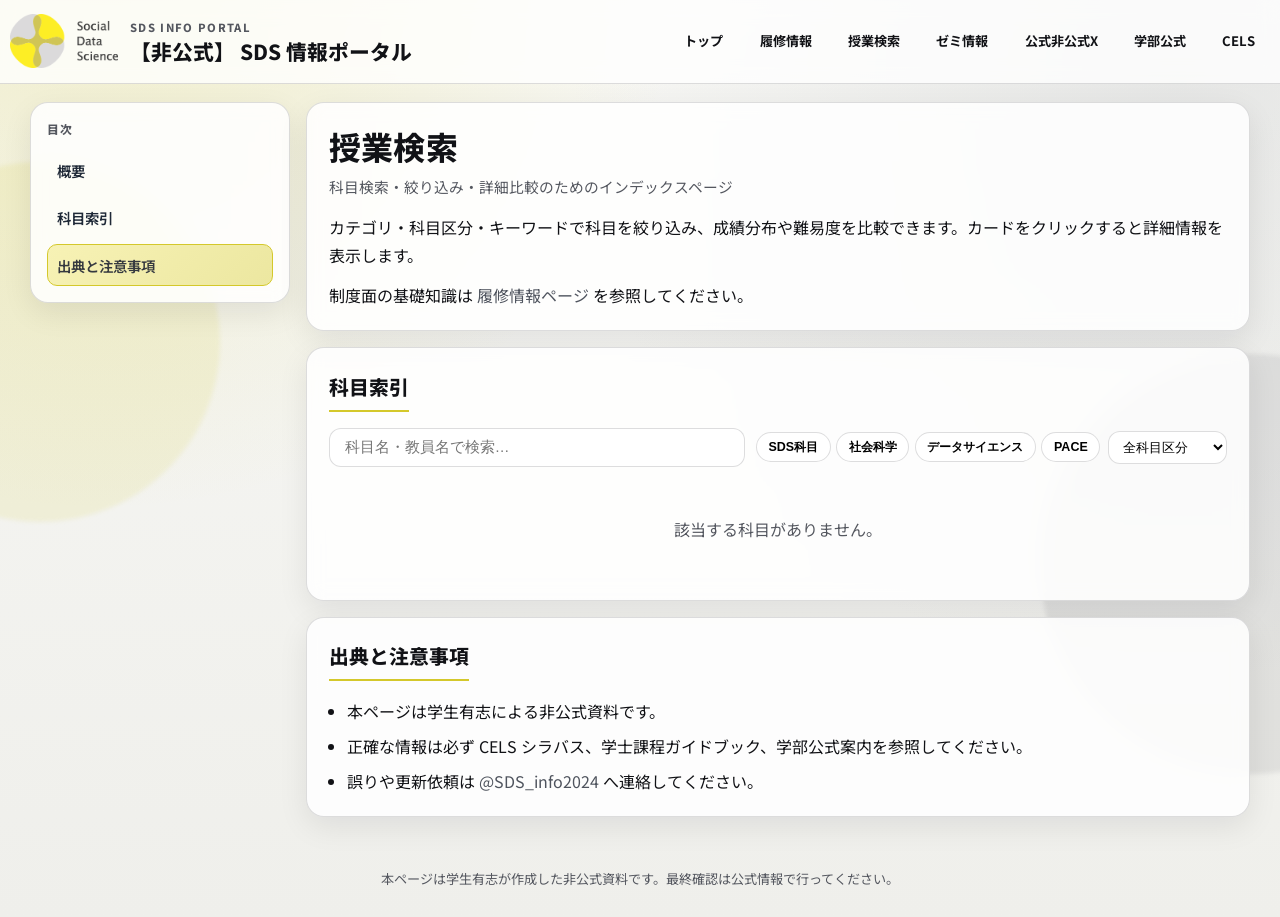
==== commit 72d44f0f: "ヘッダーの「公式X」を「公式非公式X」に変更、履修情報ページのタイトルを統一 Co-Authored-By: Claude Opus 4.6 <noreply@anthropic.com>" ====
--- a/docs/courses.html
+++ b/docs/courses.html
@@ -28,7 +28,8 @@
         <a class="topnav-link" href="index.html">トップ</a>
         <a class="topnav-link" href="rishu.html">履修情報</a>
         <a class="topnav-link" href="courses.html">授業検索</a>
-        <a class="topnav-link" href="https://x.com/SDS_info2024" target="_blank" rel="noopener noreferrer">公式X</a>
+        <a class="topnav-link" href="zemi.html">ゼミ情報</a>
+        <a class="topnav-link" href="https://x.com/SDS_info2024" target="_blank" rel="noopener noreferrer">公式非公式X</a>
         <a class="topnav-link" href="https://www.sds.hit-u.ac.jp/" target="_blank" rel="noopener noreferrer">学部公式</a>
         <a class="topnav-link" href="https://cels.hit-u.ac.jp/" target="_blank" rel="noopener noreferrer">CELS</a>
       </nav>
--- a/docs/style.css
+++ b/docs/style.css
@@ -13,16 +13,24 @@
   --accent: #4f545e;
   --accent-soft: #f4efaf;
 
-  --cat-sds: #7654b4;
-  --cat-social: #cd873d;
-  --cat-ds: #3a72bd;
-  --cat-pace: #c44a48;
+  --cat-sds: #7e57c2;
+  --cat-social: #f28c28;
+  --cat-ds: #2f80ed;
+  --cat-pace: #e53935;
 
   --kubun-intro: #15803d;
   --kubun-basic: #0f766e;
   --kubun-advanced: #b45309;
   --kubun-seminar: #7c3aed;
   --kubun-common: #6b7280;
+
+  --zemi-lab: #1d4ed8;
+  --zemi-zemi: #059669;
+  --zemi-mid: #ca8a04;
+
+  --zemi-social: #f28c28;
+  --zemi-stats: #2f80ed;
+  --zemi-ai: #7e57c2;
 
   --grade-aplus: #1d4ed8;
   --grade-a: #059669;
@@ -584,6 +592,13 @@
   align-items: center;
 }
 
+.filter-label {
+  font-size: 0.78rem;
+  font-weight: 700;
+  color: var(--text-muted);
+  white-space: nowrap;
+}
+
 .category-filters {
   display: flex;
   flex-wrap: wrap;
@@ -681,10 +696,10 @@
   border-radius: 999px;
 }
 
-.card-cat.cat-sds { background: var(--cat-sds); }
-.card-cat.cat-social { background: var(--cat-social); }
-.card-cat.cat-ds { background: var(--cat-ds); }
-.card-cat.cat-pace { background: var(--cat-pace); }
+.card-cat.cat-sds, .modal-cat.cat-sds { background: var(--cat-sds); }
+.card-cat.cat-social, .modal-cat.cat-social { background: var(--cat-social); }
+.card-cat.cat-ds, .modal-cat.cat-ds { background: var(--cat-ds); }
+.card-cat.cat-pace, .modal-cat.cat-pace { background: var(--cat-pace); }
 
 .card-kubun,
 .modal-kubun {
@@ -902,6 +917,201 @@
   border-radius: 3px;
 }
 
+/* ========== Zemi Type Badges ========== */
+.zemi-type-lab  { background: var(--zemi-lab); color: #fff; }
+.zemi-type-zemi { background: var(--zemi-zemi); color: #fff; }
+.zemi-type-mid  { background: var(--zemi-mid); color: #fff; }
+
+.cat-btn[data-cat="lab"].active  { background: var(--zemi-lab); }
+.cat-btn[data-cat="zemi"].active { background: var(--zemi-zemi); }
+.cat-btn[data-cat="mid"].active  { background: var(--zemi-mid); }
+
+/* ========== Zemi Field Badges ========== */
+.zemi-field-social { background: var(--zemi-social); color: #fff; }
+.zemi-field-stats  { background: var(--zemi-stats); color: #fff; }
+.zemi-field-ai     { background: var(--zemi-ai); color: #fff; }
+
+.cat-btn[data-cat="social"].active { background: var(--zemi-social); }
+.cat-btn[data-cat="stats"].active  { background: var(--zemi-stats); }
+.cat-btn[data-cat="ai"].active     { background: var(--zemi-ai); }
+
+/* ========== Zemi Card Stats ========== */
+.zemi-stats {
+  display: flex;
+  flex-wrap: wrap;
+  gap: 0.45rem;
+  margin-top: 0.35rem;
+}
+
+.zemi-stat {
+  display: inline-flex;
+  align-items: center;
+  font-size: 0.8rem;
+  color: var(--text-muted);
+  background: var(--bg-soft);
+  border-radius: 999px;
+  padding: 0.18rem 0.55rem;
+}
+
+.zemi-content-preview {
+  margin-top: 0.35rem;
+  font-size: 0.84rem;
+  line-height: 1.5;
+}
+
+/* ========== Zemi Visual Bars ========== */
+.zemi-visual-bars {
+  display: grid;
+  gap: 1rem;
+  margin-bottom: 1rem;
+  padding: 1rem;
+  border: 1px solid var(--border);
+  border-radius: 12px;
+  background: #fafaf6;
+}
+
+.zemi-bar-item {
+  display: grid;
+  gap: 0.3rem;
+}
+
+.zemi-bar-label {
+  font-size: 0.82rem;
+  font-weight: 700;
+  color: var(--text-muted);
+}
+
+.zemi-bar-value {
+  font-size: 0.78rem;
+  color: var(--text-muted);
+  text-align: right;
+}
+
+/* 形態 spectrum bar */
+.zemi-spectrum-wrap {
+  display: flex;
+  align-items: center;
+  gap: 0.6rem;
+  padding: 0 12px;
+}
+
+.zemi-spectrum-end {
+  font-size: 0.75rem;
+  font-weight: 700;
+  white-space: nowrap;
+  flex-shrink: 0;
+}
+
+.zemi-spectrum-end.left { color: var(--zemi-zemi); }
+.zemi-spectrum-end.right { color: var(--zemi-lab); }
+
+.zemi-spectrum-bar {
+  position: relative;
+  flex: 1;
+  height: 10px;
+  border-radius: 999px;
+  background: linear-gradient(90deg, rgba(5,150,105,0.3), rgba(202,138,4,0.3) 50%, rgba(29,78,216,0.3));
+}
+
+.zemi-spectrum-end.active {
+  font-size: 0.82rem;
+  font-weight: 800;
+}
+
+.zemi-spectrum-end.left.active { color: var(--zemi-zemi); }
+.zemi-spectrum-end.right.active { color: var(--zemi-lab); }
+
+.zemi-spectrum-marker {
+  position: absolute;
+  top: 50%;
+  transform: translate(-50%, -50%);
+  width: 20px;
+  height: 20px;
+  border-radius: 50%;
+  border: 2.5px solid #fff;
+  z-index: 1;
+}
+
+.zemi-spectrum-marker.marker-zemi { background: var(--zemi-zemi); }
+.zemi-spectrum-marker.marker-mid  { background: var(--zemi-mid); }
+.zemi-spectrum-marker.marker-lab  { background: var(--zemi-lab); }
+
+.zemi-spectrum-marker-label {
+  position: absolute;
+  top: -22px;
+  left: 50%;
+  transform: translateX(-50%);
+  font-size: 0.72rem;
+  font-weight: 800;
+  white-space: nowrap;
+  color: var(--text);
+}
+
+/* 活動時間 range bar */
+.zemi-range-wrap {
+  position: relative;
+}
+
+.zemi-range-bar {
+  position: relative;
+  height: 14px;
+  border-radius: 999px;
+  background: var(--bg-soft);
+  overflow: hidden;
+}
+
+.zemi-range-fill {
+  position: absolute;
+  top: 0;
+  height: 100%;
+  border-radius: 999px;
+  background: linear-gradient(90deg, #f59e0b, #ef4444);
+  min-width: 6px;
+}
+
+.zemi-range-ticks {
+  position: relative;
+  height: 18px;
+  margin-top: 2px;
+}
+
+.zemi-range-tick {
+  position: absolute;
+  transform: translateX(-50%);
+  font-size: 0.65rem;
+  color: var(--text-muted);
+}
+
+/* 院進検討率 bar */
+.zemi-pct-wrap {
+  display: flex;
+  align-items: center;
+  gap: 0.6rem;
+}
+
+.zemi-pct-bar {
+  flex: 1;
+  height: 14px;
+  border-radius: 999px;
+  background: var(--bg-soft);
+  overflow: hidden;
+}
+
+.zemi-pct-fill {
+  height: 100%;
+  border-radius: 999px;
+  background: linear-gradient(90deg, #60a5fa, #3b82f6);
+  transition: width 0.4s ease;
+}
+
+.zemi-pct-value {
+  font-size: 0.85rem;
+  font-weight: 800;
+  color: var(--text);
+  min-width: 3em;
+  text-align: right;
+}
+
 .no-grade-data {
   color: var(--text-muted);
   font-size: 0.85rem;
@@ -977,10 +1187,103 @@
   background: #f7f4ce;
 }
 
+.field-desc-list {
+  display: grid;
+  grid-template-columns: auto 1fr;
+  gap: 0.55rem 1.1rem;
+  font-size: 0.92rem;
+  margin-top: 1rem;
+}
+
+.field-desc-list dt {
+  font-weight: 700;
+  color: var(--text-muted);
+  white-space: nowrap;
+  padding-top: 0.1rem;
+}
+
+.field-desc-list dd {
+  margin: 0;
+  line-height: 1.6;
+}
+
 .source-list {
   margin-left: 1.15rem;
   display: grid;
   gap: 0.42rem;
+}
+
+/* ========== NEWS + Twitter Section ========== */
+.news-twitter-section {
+  scroll-margin-top: 6rem;
+}
+
+.news-twitter-grid {
+  display: grid;
+  grid-template-columns: 1fr 1fr;
+  gap: 1rem;
+}
+
+.news-panel,
+.twitter-panel {
+  min-height: 0;
+}
+
+.news-list {
+  list-style: none;
+  display: grid;
+  gap: 0;
+}
+
+.news-item {
+  display: flex;
+  flex-wrap: wrap;
+  align-items: center;
+  gap: 0.4rem 0.6rem;
+  padding: 0.65rem 0;
+  border-bottom: 1px solid var(--border);
+  font-size: 0.88rem;
+}
+
+.news-item:last-child {
+  border-bottom: none;
+}
+
+.news-date {
+  font-size: 0.78rem;
+  font-weight: 700;
+  color: var(--text-muted);
+  flex-shrink: 0;
+}
+
+.news-badge {
+  display: inline-block;
+  font-size: 0.65rem;
+  font-weight: 800;
+  border-radius: 999px;
+  padding: 0.12rem 0.48rem;
+  flex-shrink: 0;
+}
+
+.news-badge.new {
+  color: #fff;
+  background: #ef4444;
+}
+
+.news-text {
+  flex: 1;
+  min-width: 0;
+}
+
+.twitter-embed-wrap {
+  border-radius: 12px;
+  overflow: hidden;
+}
+
+@media (max-width: 720px) {
+  .news-twitter-grid {
+    grid-template-columns: 1fr;
+  }
 }
 
 .footer {
@@ -1135,4 +1438,23 @@
   .modal {
     padding: 1.2rem;
   }
-}
+
+  .modal-info {
+    grid-template-columns: 1fr;
+    gap: 0.15rem;
+  }
+
+  .modal-info dt {
+    margin-top: 0.45rem;
+    font-weight: 700;
+  }
+
+  .field-desc-list {
+    grid-template-columns: 1fr;
+    gap: 0.15rem;
+  }
+
+  .field-desc-list dt {
+    margin-top: 0.55rem;
+  }
+}
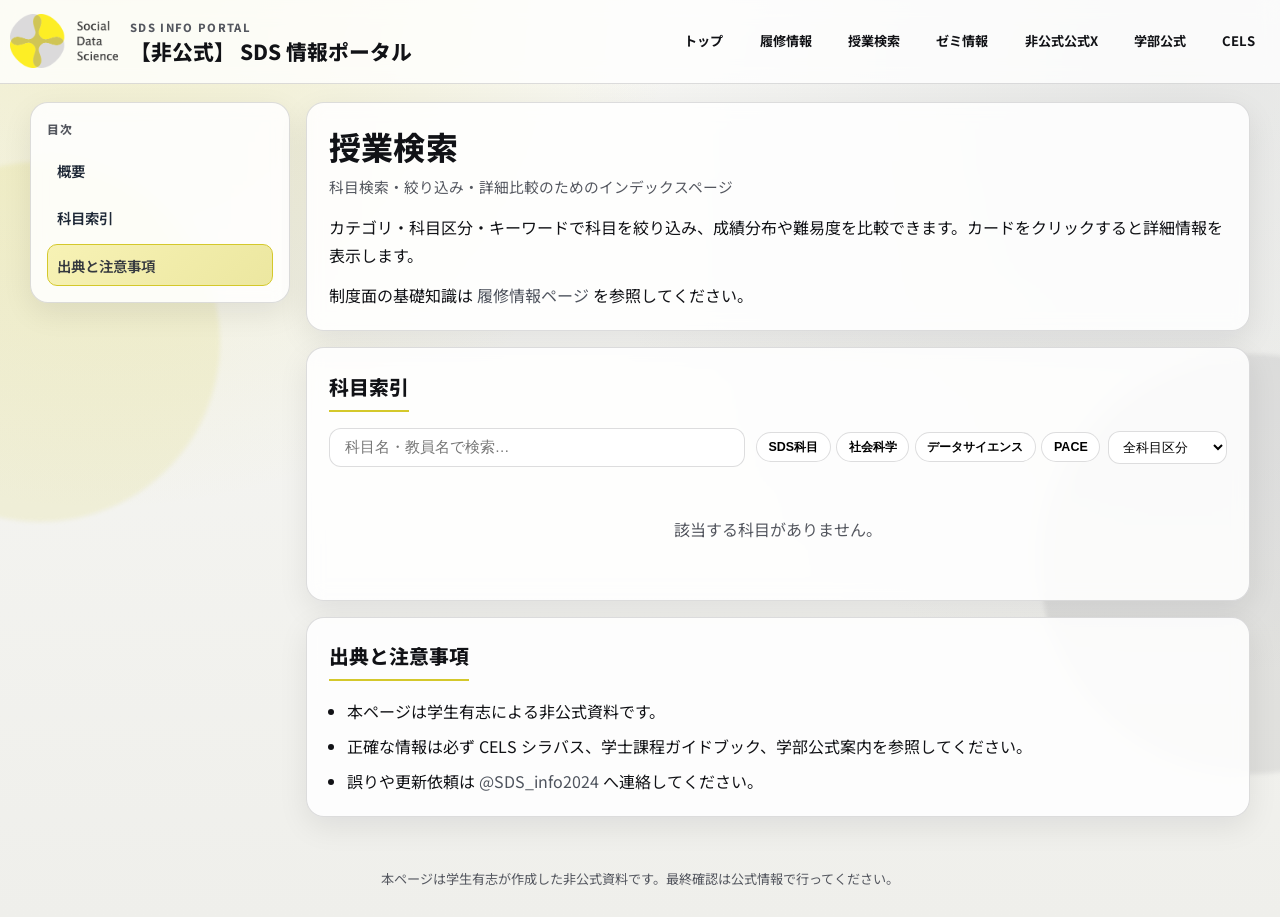
==== commit bb853733: "「公式非公式X」を「非公式公式X」に変更 Co-Authored-By: Claude Opus 4.6 <noreply@anthropic.com>" ====
--- a/docs/courses.html
+++ b/docs/courses.html
@@ -29,7 +29,7 @@
         <a class="topnav-link" href="rishu.html">履修情報</a>
         <a class="topnav-link" href="courses.html">授業検索</a>
         <a class="topnav-link" href="zemi.html">ゼミ情報</a>
-        <a class="topnav-link" href="https://x.com/SDS_info2024" target="_blank" rel="noopener noreferrer">公式非公式X</a>
+        <a class="topnav-link" href="https://x.com/SDS_info2024" target="_blank" rel="noopener noreferrer">非公式公式X</a>
         <a class="topnav-link" href="https://www.sds.hit-u.ac.jp/" target="_blank" rel="noopener noreferrer">学部公式</a>
         <a class="topnav-link" href="https://cels.hit-u.ac.jp/" target="_blank" rel="noopener noreferrer">CELS</a>
       </nav>
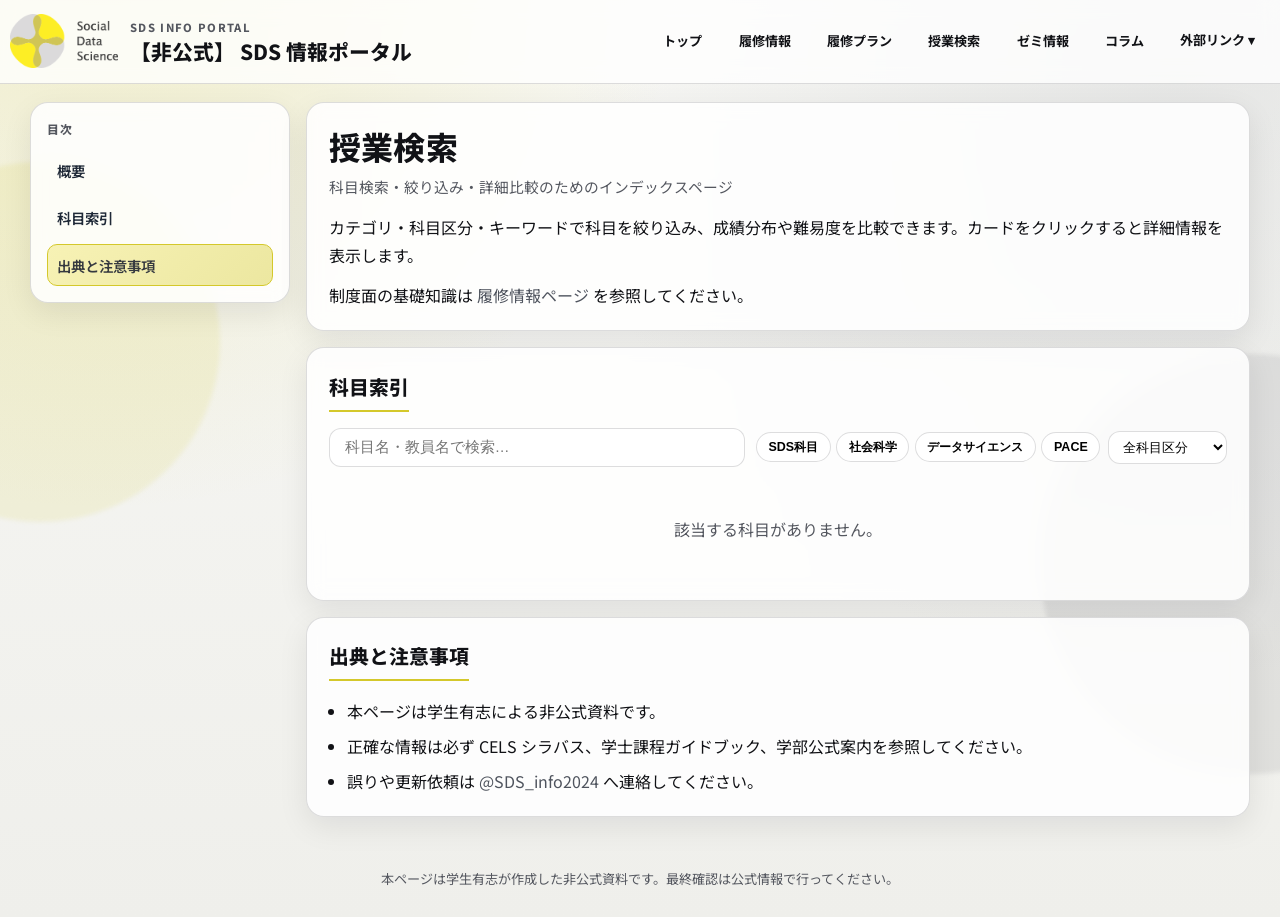
==== commit 4a9af451: "コラムページ新設、ナビの外部リンクをドロップダウンにまとめる - columns.html / columns.json / columns/ を追加（記事一覧ページ） - app.js にコラム読み" ====
--- a/docs/courses.html
+++ b/docs/courses.html
@@ -27,11 +27,18 @@
       <nav class="topbar-menu">
         <a class="topnav-link" href="index.html">トップ</a>
         <a class="topnav-link" href="rishu.html">履修情報</a>
+        <a class="topnav-link" href="plan.html">履修プラン</a>
         <a class="topnav-link" href="courses.html">授業検索</a>
         <a class="topnav-link" href="zemi.html">ゼミ情報</a>
-        <a class="topnav-link" href="https://x.com/SDS_info2024" target="_blank" rel="noopener noreferrer">非公式公式X</a>
-        <a class="topnav-link" href="https://www.sds.hit-u.ac.jp/" target="_blank" rel="noopener noreferrer">学部公式</a>
-        <a class="topnav-link" href="https://cels.hit-u.ac.jp/" target="_blank" rel="noopener noreferrer">CELS</a>
+        <a class="topnav-link" href="columns.html">コラム</a>
+        <div class="nav-dropdown">
+          <button class="nav-dropdown-toggle" type="button">外部リンク ▾</button>
+          <div class="nav-dropdown-menu">
+            <a href="https://x.com/SDS_info2024" target="_blank" rel="noopener noreferrer">公式非公式X</a>
+            <a href="https://www.sds.hit-u.ac.jp/" target="_blank" rel="noopener noreferrer">学部公式</a>
+            <a href="https://cels.hit-u.ac.jp/" target="_blank" rel="noopener noreferrer">CELS</a>
+          </div>
+        </div>
       </nav>
     </div>
   </header>
--- a/docs/style.css
+++ b/docs/style.css
@@ -231,6 +231,64 @@
   background: linear-gradient(135deg, #f7f2b5 0%, #ece7a0 100%);
   border-color: #d4c82b;
   color: #35393f;
+}
+
+/* ---- Nav Dropdown ---- */
+.nav-dropdown {
+  position: relative;
+}
+
+.nav-dropdown-toggle {
+  border: 1px solid transparent;
+  border-radius: 999px;
+  padding: 0.46rem 0.85rem;
+  font-size: 0.82rem;
+  font-weight: 700;
+  color: var(--text);
+  background: none;
+  cursor: pointer;
+  transition: background-color 0.18s, border-color 0.18s;
+  white-space: nowrap;
+  font-family: inherit;
+}
+
+.nav-dropdown-toggle:hover,
+.nav-dropdown.open .nav-dropdown-toggle {
+  background: #f3f0cb;
+  border-color: #d4c82b;
+}
+
+.nav-dropdown-menu {
+  display: none;
+  position: absolute;
+  right: 0;
+  top: calc(100% + 0.3rem);
+  min-width: 160px;
+  border: 1px solid var(--border);
+  border-radius: var(--radius-sm);
+  background: var(--surface-strong);
+  box-shadow: var(--shadow-lg);
+  padding: 0.35rem;
+  z-index: 40;
+}
+
+.nav-dropdown.open .nav-dropdown-menu {
+  display: block;
+}
+
+.nav-dropdown-menu a {
+  display: block;
+  padding: 0.5rem 0.75rem;
+  font-size: 0.82rem;
+  font-weight: 600;
+  color: var(--text);
+  border-radius: 8px;
+  transition: background-color 0.15s;
+}
+
+.nav-dropdown-menu a:hover {
+  text-decoration: none;
+  background: #f3f0cb;
 }
 
 .portal-main {
@@ -722,6 +780,31 @@
 .kubun-advanced { color: var(--kubun-advanced); border-color: var(--kubun-advanced); }
 .kubun-seminar { color: var(--kubun-seminar); border-color: var(--kubun-seminar); }
 .kubun-common { color: var(--kubun-common); border-color: var(--kubun-common); }
+
+/* Course flags */
+.card-flags {
+  display: flex;
+  flex-wrap: wrap;
+  gap: 0.3rem;
+  margin-top: 0.4rem;
+}
+.card-flag,
+.modal-flag {
+  display: inline-block;
+  font-size: 0.65rem;
+  font-weight: 700;
+  padding: 0.12rem 0.45rem;
+  border-radius: 4px;
+  line-height: 1.3;
+}
+.flag-teacher { background: #fff3cd; color: #856404; }
+.flag-auto    { background: #d1ecf1; color: #0c5460; }
+.flag-lottery { background: #f8d7da; color: #721c24; }
+.modal-flag {
+  font-size: 0.72rem;
+  padding: 0.16rem 0.55rem;
+  margin-bottom: 0.3rem;
+}
 
 .card-name {
   font-size: 1rem;
@@ -1187,6 +1270,35 @@
   background: #f7f4ce;
 }
 
+.guide-content img {
+  max-width: 100%;
+  height: auto;
+  border-radius: var(--radius-sm);
+  border: 1px solid var(--border);
+}
+
+.image-grid {
+  display: grid;
+  grid-template-columns: 1fr 1fr;
+  gap: 0.75rem;
+  margin: 0.9rem 0;
+}
+
+.image-grid figure {
+  margin: 0;
+}
+
+.image-grid figure img {
+  width: 100%;
+  display: block;
+}
+
+@media (max-width: 480px) {
+  .image-grid {
+    grid-template-columns: 1fr;
+  }
+}
+
 .field-desc-list {
   display: grid;
   grid-template-columns: auto 1fr;
@@ -1280,10 +1392,149 @@
   overflow: hidden;
 }
 
+.x-profile-card {
+  display: flex;
+  flex-direction: column;
+  align-items: center;
+  text-align: center;
+  gap: 0.3rem;
+  padding: 1.5rem 1rem;
+}
+
+.x-profile-icon {
+  font-size: 2.4rem;
+  line-height: 1;
+  font-weight: 800;
+}
+
+.x-profile-name {
+  font-size: 1.1rem;
+  font-weight: 800;
+}
+
+.x-profile-handle {
+  font-size: 0.85rem;
+  color: var(--text-muted);
+}
+
+.x-profile-desc {
+  font-size: 0.85rem;
+  color: var(--text-muted);
+  margin-top: 0.4rem;
+  max-width: 32ch;
+  line-height: 1.6;
+}
+
+.x-profile-btn {
+  display: inline-block;
+  margin-top: 0.8rem;
+  border: 1px solid #d4c82b;
+  border-radius: 999px;
+  padding: 0.5rem 1.2rem;
+  font-size: 0.88rem;
+  font-weight: 700;
+  color: #3b3f46;
+  background: #f7f2b5;
+  transition: background 0.18s;
+}
+
+.x-profile-btn:hover {
+  text-decoration: none;
+  background: #f0e97d;
+}
+
 @media (max-width: 720px) {
   .news-twitter-grid {
     grid-template-columns: 1fr;
   }
+}
+
+/* ========== Column Cards ========== */
+.column-grid {
+  display: grid;
+  grid-template-columns: repeat(auto-fill, minmax(300px, 1fr));
+  gap: 0.9rem;
+}
+
+.column-card {
+  text-decoration: none;
+  color: inherit;
+}
+
+.column-card:hover {
+  text-decoration: none;
+}
+
+.column-tag {
+  background: var(--accent);
+}
+
+.cat-btn.active .column-tag {
+  background: var(--accent);
+}
+
+.column-card-footer {
+  display: flex;
+  justify-content: space-between;
+  align-items: center;
+  gap: 0.5rem;
+  margin-top: auto;
+  padding-top: 0.5rem;
+}
+
+.column-card-date {
+  font-size: 0.78rem;
+  font-weight: 700;
+  color: var(--text-muted);
+}
+
+.column-card-author {
+  font-size: 0.78rem;
+  color: var(--text-muted);
+}
+
+/* ========== Column Article ========== */
+.column-article-meta {
+  display: flex;
+  flex-wrap: wrap;
+  gap: 0.5rem;
+  align-items: center;
+  margin-bottom: 1rem;
+  font-size: 0.85rem;
+  color: var(--text-muted);
+}
+
+.column-article-tags {
+  display: flex;
+  flex-wrap: wrap;
+  gap: 0.3rem;
+}
+
+.column-article-tag {
+  display: inline-block;
+  font-size: 0.72rem;
+  font-weight: 700;
+  color: #fff;
+  background: var(--accent);
+  border-radius: 999px;
+  padding: 0.14rem 0.55rem;
+}
+
+.column-back-link {
+  display: inline-block;
+  margin-top: 1.5rem;
+  border: 1px solid var(--border);
+  border-radius: 999px;
+  padding: 0.42rem 0.78rem;
+  font-size: 0.82rem;
+  font-weight: 700;
+  color: var(--text);
+}
+
+.column-back-link:hover {
+  text-decoration: none;
+  border-color: #d4c82b;
+  background: #f7f2b5;
 }
 
 .footer {
@@ -1385,6 +1636,25 @@
     padding: 0.6rem 0.85rem;
   }
 
+  .nav-dropdown {
+    display: contents;
+  }
+
+  .nav-dropdown-toggle {
+    display: none;
+  }
+
+  .nav-dropdown-menu {
+    display: contents;
+  }
+
+  .nav-dropdown-menu a {
+    padding: 0.6rem 0.85rem;
+    border-radius: 0.5rem;
+    font-size: 0.82rem;
+    font-weight: 700;
+  }
+
   .directory-head {
     align-items: flex-start;
   }
